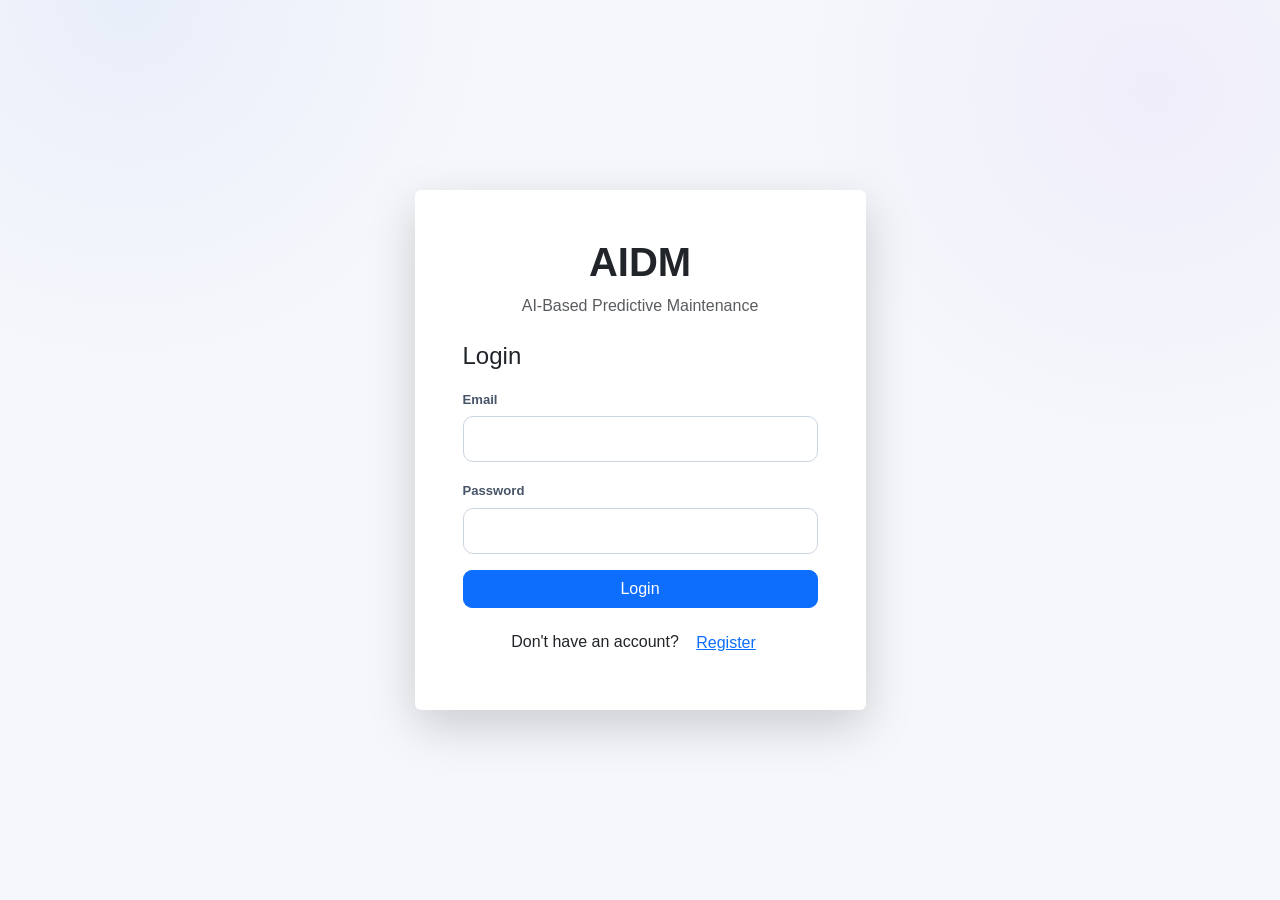
==== frontend/index.html @ ff5ab592 "Initial AIDM project commit" ====
<!DOCTYPE html>
<html lang="en">
<head>
    <meta charset="UTF-8">
    <meta name="viewport" content="width=device-width, initial-scale=1.0">

    <title>AIDM - Login</title>

    <link
        href="https://cdn.jsdelivr.net/npm/bootstrap@5.3.3/dist/css/bootstrap.min.css"
        rel="stylesheet"
    >

    <link rel="stylesheet" href="css/style.css">
</head>

<body>

<div class="container">
    <div class="row justify-content-center align-items-center min-vh-100">

        <div class="col-md-5">

            <div class="card shadow-lg border-0">

                <div class="card-body p-5">

                    <div class="text-center mb-4">

                        <h1 class="fw-bold">
                            AIDM
                        </h1>

                        <p class="text-muted">
                            AI-Based Predictive Maintenance
                        </p>

                    </div>

                    <!-- LOGIN -->

                    <div id="loginSection">

                        <h4 class="mb-3">
                            Login
                        </h4>

                        <form id="loginForm">

                            <div class="mb-3">

                                <label class="form-label">
                                    Email
                                </label>

                                <input
                                    type="email"
                                    id="loginEmail"
                                    class="form-control"
                                    required
                                >

                            </div>

                            <div class="mb-3">

                                <label class="form-label">
                                    Password
                                </label>

                                <input
                                    type="password"
                                    id="loginPassword"
                                    class="form-control"
                                    required
                                >

                            </div>

                            <button
                                type="submit"
                                class="btn btn-primary w-100"
                            >
                                Login
                            </button>

                        </form>

                        <div id="loginMessage" class="mt-3"></div>

                        <div class="text-center mt-3">

                            <span>
                                Don't have an account?
                            </span>

                            <button
                                class="btn btn-link"
                                id="showRegister"
                            >
                                Register
                            </button>

                        </div>

                    </div>


                    <!-- REGISTER -->

                    <div id="registerSection" style="display: none;">

                        <h4 class="mb-3">
                            Create Account
                        </h4>

                        <form id="registerForm">

                            <div class="mb-3">

                                <label class="form-label">
                                    Name
                                </label>

                                <input
                                    type="text"
                                    id="registerName"
                                    class="form-control"
                                    required
                                >

                            </div>

                            <div class="mb-3">

                                <label class="form-label">
                                    Email
                                </label>

                                <input
                                    type="email"
                                    id="registerEmail"
                                    class="form-control"
                                    required
                                >

                            </div>

                            <div class="mb-3">

                                <label class="form-label">
                                    Password
                                </label>

                                <input
                                    type="password"
                                    id="registerPassword"
                                    class="form-control"
                                    required
                                >

                            </div>

                            <button
                                type="submit"
                                class="btn btn-success w-100"
                            >
                                Create Account
                            </button>

                        </form>

                        <div id="registerMessage" class="mt-3"></div>

                        <div class="text-center mt-3">

                            <span>
                                Already have an account?
                            </span>

                            <button
                                class="btn btn-link"
                                id="showLogin"
                            >
                                Login
                            </button>

                        </div>

                    </div>

                </div>

            </div>

        </div>

    </div>
</div>


<script src="js/login.js"></script>

</body>
</html>
---- frontend/css/style.css ----
/* =========================================================
   AIDM — Intelligent Maintenance Dashboard
   Premium Responsive UI
   ========================================================= */


/* =========================================================
   ROOT
========================================================= */

:root {

    --bg: #f5f7fb;
    --surface: #ffffff;
    --surface-soft: #f8fafc;

    --navy: #0f172a;
    --navy-light: #1e293b;

    --blue: #2563eb;
    --blue-dark: #1d4ed8;
    --blue-soft: #eff6ff;

    --purple: #7c3aed;
    --purple-soft: #f5f3ff;

    --green: #16a34a;
    --green-soft: #f0fdf4;

    --orange: #ea580c;
    --orange-soft: #fff7ed;

    --red: #dc2626;
    --red-soft: #fef2f2;

    --text: #0f172a;
    --text-secondary: #475569;
    --text-muted: #64748b;

    --border: #e2e8f0;

    --radius: 18px;

    --shadow:
        0 8px 30px rgba(15, 23, 42, 0.06);

    --shadow-hover:
        0 14px 40px rgba(15, 23, 42, 0.10);
}


/* =========================================================
   RESET
========================================================= */

* {
    box-sizing: border-box;
}

html {
    scroll-behavior: smooth;
}

body {

    margin: 0;

    background:
        radial-gradient(
            circle at 10% 0%,
            rgba(37, 99, 235, 0.06),
            transparent 25%
        ),
        radial-gradient(
            circle at 90% 10%,
            rgba(124, 58, 237, 0.05),
            transparent 25%
        ),
        var(--bg);

    color: var(--text);

    font-family:
        Inter,
        -apple-system,
        BlinkMacSystemFont,
        "Segoe UI",
        Roboto,
        Arial,
        sans-serif;

    min-height: 100vh;
}

button,
input,
select {
    font-family: inherit;
}


/* =========================================================
   NAVBAR
========================================================= */

.aidm-navbar {

    position: sticky;

    top: 0;

    z-index: 1000;

    background:
        linear-gradient(
            135deg,
            #0b1220,
            #172554
        );

    color: white;

    border-bottom:
        1px solid rgba(255, 255, 255, 0.08);

    box-shadow:
        0 6px 25px rgba(15, 23, 42, 0.16);
}


.aidm-nav-content {

    min-height: 72px;

    display: flex;

    align-items: center;

    justify-content: space-between;
}


.aidm-brand {

    display: flex;

    align-items: center;

    gap: 12px;
}


.brand-icon {

    width: 42px;

    height: 42px;

    display: flex;

    align-items: center;

    justify-content: center;

    border-radius: 12px;

    background:
        linear-gradient(
            135deg,
            #2563eb,
            #7c3aed
        );

    box-shadow:
        0 6px 18px rgba(37, 99, 235, 0.35);

    font-size: 1.15rem;
}


.brand-name {

    font-size: 1.2rem;

    font-weight: 800;

    letter-spacing: 0.5px;
}


.brand-subtitle {

    color: #94a3b8;

    font-size: 0.68rem;

    margin-top: -2px;

    letter-spacing: 0.4px;
}


.aidm-user-area {

    display: flex;

    align-items: center;

    gap: 18px;
}


.user-info {

    display: flex;

    align-items: center;

    gap: 9px;

    font-size: 0.9rem;

    color: #e2e8f0;
}


.user-avatar {

    width: 34px;

    height: 34px;

    display: flex;

    align-items: center;

    justify-content: center;

    border-radius: 50%;

    background: rgba(255, 255, 255, 0.1);

    color: white;
}


.logout-btn {

    display: flex;

    align-items: center;

    gap: 7px;

    background: rgba(255, 255, 255, 0.07);

    color: white;

    border: 1px solid rgba(255, 255, 255, 0.14);

    border-radius: 9px;

    padding: 8px 13px;

    font-size: 0.82rem;

    cursor: pointer;

    transition: all 0.2s ease;
}


.logout-btn:hover {

    background: rgba(255, 255, 255, 0.14);

    transform: translateY(-1px);
}


/* =========================================================
   MAIN
========================================================= */

.aidm-main {

    padding-top: 38px;

    padding-bottom: 60px;
}


/* =========================================================
   HERO
========================================================= */

.dashboard-hero {

    position: relative;

    overflow: hidden;

    display: flex;

    align-items: center;

    justify-content: space-between;

    min-height: 210px;

    margin-bottom: 25px;

    padding: 42px;

    border-radius: 24px;

    background:
        linear-gradient(
            135deg,
            #0f172a 0%,
            #172554 55%,
            #312e81 100%
        );

    color: white;

    box-shadow:
        0 15px 45px rgba(15, 23, 42, 0.18);
}


.dashboard-hero::before {

    content: "";

    position: absolute;

    width: 280px;

    height: 280px;

    border-radius: 50%;

    background:
        rgba(96, 165, 250, 0.12);

    top: -120px;

    right: 100px;
}


.dashboard-hero::after {

    content: "";

    position: absolute;

    width: 180px;

    height: 180px;

    border-radius: 50%;

    background:
        rgba(167, 139, 250, 0.12);

    bottom: -100px;

    right: 300px;
}


.dashboard-hero > div {

    position: relative;

    z-index: 2;
}


.hero-eyebrow {

    display: flex;

    align-items: center;

    gap: 8px;

    font-size: 0.72rem;

    font-weight: 700;

    letter-spacing: 1.2px;

    color: #93c5fd;

    margin-bottom: 12px;
}


.status-dot {

    width: 8px;

    height: 8px;

    border-radius: 50%;

    background: #4ade80;

    box-shadow:
        0 0 0 4px rgba(74, 222, 128, 0.12);
}


.dashboard-hero h1 {

    margin: 0;

    max-width: 680px;

    font-size: clamp(2rem, 4vw, 3.1rem);

    line-height: 1.08;

    font-weight: 800;

    letter-spacing: -1.5px;
}


.dashboard-hero h1 span {

    background:
        linear-gradient(
            90deg,
            #60a5fa,
            #a78bfa
        );

    -webkit-background-clip: text;

    -webkit-text-fill-color: transparent;
}


.dashboard-hero p {

    max-width: 650px;

    margin: 15px 0 0;

    color: #cbd5e1;

    line-height: 1.7;

    font-size: 0.98rem;
}


.hero-icon {

    position: relative;

    z-index: 2;

    width: 115px;

    height: 115px;

    display: flex;

    align-items: center;

    justify-content: center;

    border-radius: 30px;

    background:
        rgba(255, 255, 255, 0.07);

    border:
        1px solid rgba(255, 255, 255, 0.12);

    backdrop-filter: blur(10px);

    font-size: 3.4rem;

    color: #bfdbfe;
}


/* =========================================================
   LOADING
========================================================= */

.aidm-loading {

    display: flex;

    align-items: center;

    gap: 10px;

    padding: 14px 17px;

    margin-bottom: 20px;

    border-radius: 12px;

    background: var(--blue-soft);

    border: 1px solid #bfdbfe;

    color: #1d4ed8;

    font-size: 0.9rem;
}


/* =========================================================
   GENERAL CARD
========================================================= */

.aidm-card {

    background: var(--surface);

    border: 1px solid var(--border);

    border-radius: var(--radius);

    box-shadow: var(--shadow);

    padding: 28px;

    margin-bottom: 22px;

    transition:
        box-shadow 0.25s ease,
        transform 0.25s ease;
}


.aidm-card:hover {

    box-shadow: var(--shadow-hover);
}


/* =========================================================
   REGISTER
========================================================= */

.register-card {

    max-width: 900px;

    margin-left: auto;

    margin-right: auto;
}


.card-header-custom {

    display: flex;

    gap: 15px;

    align-items: flex-start;

    margin-bottom: 25px;
}


.section-icon {

    width: 44px;

    height: 44px;

    flex-shrink: 0;

    display: flex;

    align-items: center;

    justify-content: center;

    border-radius: 12px;

    background: var(--blue-soft);

    color: var(--blue);

    font-size: 1.2rem;
}


.card-header-custom h3 {

    margin: 0;

    font-size: 1.2rem;

    font-weight: 750;
}


.card-header-custom p {

    margin: 5px 0 0;

    color: var(--text-muted);

    font-size: 0.9rem;
}


/* =========================================================
   FORM
========================================================= */

.form-label {

    color: var(--text-secondary);

    font-size: 0.82rem;

    font-weight: 650;

    margin-bottom: 7px;
}


.form-control,
.form-select {

    min-height: 46px;

    border:
        1px solid #cbd5e1;

    border-radius: 10px;

    padding: 10px 13px;

    color: var(--text);

    background: white;

    transition:
        border-color 0.2s ease,
        box-shadow 0.2s ease;
}


.form-control::placeholder {

    color: #94a3b8;
}


.form-control:focus,
.form-select:focus {

    border-color: var(--blue);

    box-shadow:
        0 0 0 4px rgba(37, 99, 235, 0.10);

    outline: none;
}


.primary-btn {

    display: inline-flex;

    align-items: center;

    gap: 8px;

    border: none;

    border-radius: 10px;

    padding: 11px 18px;

    color: white;

    background:
        linear-gradient(
            135deg,
            var(--blue),
            #4f46e5
        );

    font-weight: 650;

    box-shadow:
        0 6px 16px rgba(37, 99, 235, 0.22);

    cursor: pointer;

    transition: all 0.2s ease;
}


.primary-btn:hover {

    transform: translateY(-2px);

    box-shadow:
        0 9px 22px rgba(37, 99, 235, 0.30);
}


/* =========================================================
   OVERVIEW
========================================================= */

.overview-grid {

    display: grid;

    grid-template-columns:
        minmax(0, 1fr)
        minmax(0, 1fr);

    gap: 22px;

    margin-bottom: 22px;
}


.overview-grid .aidm-card {

    margin-bottom: 0;
}


/* =========================================================
   APPLIANCE CARD
========================================================= */

.appliance-card {

    background:
        linear-gradient(
            145deg,
            #ffffff,
            #f8fbff
        );
}


.card-top-row {

    display: flex;

    align-items: flex-start;

    justify-content: space-between;

    margin-bottom: 30px;
}


.small-label {

    color: #64748b;

    font-size: 0.68rem;

    font-weight: 800;

    letter-spacing: 1.1px;

    margin-bottom: 7px;
}


.appliance-card h2 {

    margin: 0;

    font-size: 1.65rem;

    font-weight: 800;

    letter-spacing: -0.5px;
}


.appliance-main-icon {

    width: 55px;

    height: 55px;

    display: flex;

    align-items: center;

    justify-content: center;

    border-radius: 16px;

    color: var(--blue);

    background: var(--blue-soft);

    font-size: 1.55rem;
}


.appliance-details {

    display: grid;

    grid-template-columns:
        repeat(3, 1fr);

    gap: 15px;

    padding-top: 18px;

    border-top:
        1px solid var(--border);
}


.appliance-details div {

    display: flex;

    flex-direction: column;

    gap: 5px;
}


.appliance-details span {

    color: var(--text-muted);

    font-size: 0.73rem;
}


.appliance-details strong {

    font-size: 0.9rem;

    font-weight: 700;

    word-break: break-word;
}


/* =========================================================
   MAINTENANCE CARD
========================================================= */

.maintenance-card {

    background:
        linear-gradient(
            145deg,
            #ffffff,
            #f8fafc
        );
}


.maintenance-heading {

    display: flex;

    align-items: flex-start;

    justify-content: space-between;

    margin-bottom: 18px;
}


.maintenance-heading h3 {

    margin: 0;

    font-size: 1.2rem;

    font-weight: 750;
}


.maintenance-icon {

    width: 46px;

    height: 46px;

    display: flex;

    align-items: center;

    justify-content: center;

    border-radius: 13px;

    background: var(--green-soft);

    color: var(--green);

    font-size: 1.25rem;
}


.maintenance-status {

    display: inline-flex;

    align-items: center;

    padding: 8px 12px;

    border-radius: 999px;

    background: var(--green-soft);

    color: var(--green);

    font-size: 0.78rem;

    font-weight: 750;

    margin-bottom: 22px;
}


.maintenance-date {

    display: flex;

    flex-direction: column;

    gap: 5px;

    padding-bottom: 17px;

    border-bottom:
        1px solid var(--border);
}


.maintenance-date span,
.maintenance-interval span {

    color: var(--text-muted);

    font-size: 0.75rem;
}


.maintenance-date strong {

    font-size: 1.45rem;

    font-weight: 800;

    letter-spacing: -0.3px;
}


.maintenance-interval {

    display: flex;

    align-items: center;

    justify-content: space-between;

    padding-top: 17px;
}


.maintenance-interval strong {

    font-size: 0.9rem;

    font-weight: 700;
}


/* =========================================================
   AGENT
========================================================= */

.agent-card {

    position: relative;

    overflow: hidden;

    padding: 0;
}


.agent-card::before {

    content: "";

    position: absolute;

    top: 0;

    left: 0;

    right: 0;

    height: 4px;

    background:
        linear-gradient(
            90deg,
            #2563eb,
            #7c3aed,
            #06b6d4
        );
}


.agent-header {

    display: flex;

    align-items: center;

    justify-content: space-between;

    gap: 25px;

    padding: 32px;
}


.agent-title-area {

    display: flex;

    gap: 16px;

    align-items: flex-start;
}


.agent-logo {

    width: 52px;

    height: 52px;

    flex-shrink: 0;

    display: flex;

    align-items: center;

    justify-content: center;

    border-radius: 15px;

    color: white;

    background:
        linear-gradient(
            135deg,
            #2563eb,
            #7c3aed
        );

    box-shadow:
        0 8px 20px rgba(37, 99, 235, 0.25);

    font-size: 1.35rem;
}


.agent-label {

    color: var(--blue);

    font-size: 0.68rem;

    font-weight: 800;

    letter-spacing: 1.1px;

    margin-bottom: 5px;
}


.agent-header h2 {

    margin: 0;

    font-size: 1.45rem;

    font-weight: 800;

    letter-spacing: -0.4px;
}


.agent-header p {

    max-width: 650px;

    margin: 7px 0 0;

    color: var(--text-muted);

    font-size: 0.88rem;

    line-height: 1.6;
}


.agent-run-btn {

    flex-shrink: 0;

    display: inline-flex;

    align-items: center;

    gap: 8px;

    border: none;

    border-radius: 11px;

    padding: 12px 18px;

    color: white;

    background: var(--navy);

    font-weight: 700;

    cursor: pointer;

    box-shadow:
        0 7px 18px rgba(15, 23, 42, 0.18);

    transition: all 0.2s ease;
}


.agent-run-btn:hover {

    background: #1e293b;

    transform: translateY(-2px);

    box-shadow:
        0 10px 23px rgba(15, 23, 42, 0.22);
}


/* =========================================================
   AGENT STATUS
========================================================= */

.agent-status {

    margin: 0 32px 25px;

    padding: 15px;

    border-radius: 13px;

    background:
        linear-gradient(
            90deg,
            #f8fafc,
            #f5f3ff
        );

    border:
        1px solid var(--border);
}


.agent-status-inner {

    display: flex;

    align-items: center;

    gap: 12px;
}


.agent-status-icon {

    width: 38px;

    height: 38px;

    display: flex;

    align-items: center;

    justify-content: center;

    border-radius: 10px;

    background: var(--purple-soft);

    color: var(--purple);
}


.agent-status strong {

    display: block;

    font-size: 0.86rem;
}


.agent-status p {

    margin: 2px 0 0;

    color: var(--text-muted);

    font-size: 0.8rem;
}


/* =========================================================
   AGENT RESULTS
========================================================= */

.agent-results {

    padding: 0 32px 32px;

    animation: agentAppear 0.35s ease;
}


@keyframes agentAppear {

    from {
        opacity: 0;
        transform: translateY(8px);
    }

    to {
        opacity: 1;
        transform: translateY(0);
    }

}


/* =========================================================
   PIPELINE
========================================================= */

.agent-pipeline {

    display: flex;

    align-items: center;

    padding: 17px;

    margin-bottom: 22px;

    border-radius: 14px;

    background: #f8fafc;

    border:
        1px solid var(--border);

    overflow-x: auto;
}


.pipeline-step {

    display: flex;

    align-items: center;

    gap: 9px;

    min-width: max-content;
}


.pipeline-icon {

    width: 34px;

    height: 34px;

    display: flex;

    align-items: center;

    justify-content: center;

    border-radius: 9px;

    background: white;

    color: var(--blue);

    border:
        1px solid #dbeafe;
}


.pipeline-step span {

    display: block;

    color: var(--text-muted);

    font-size: 0.66rem;

    text-transform: uppercase;

    letter-spacing: 0.5px;
}


.pipeline-step strong {

    display: block;

    font-size: 0.76rem;

    color: var(--text);
}


.pipeline-line {

    flex: 1;

    min-width: 25px;

    height: 1px;

    margin: 0 10px;

    background: #cbd5e1;
}


/* =========================================================
   AGENT SUMMARY
========================================================= */

.agent-summary-grid {

    display: grid;

    grid-template-columns:
        repeat(3, 1fr);

    gap: 14px;

    margin-bottom: 22px;
}


.agent-summary-card {

    padding: 18px;

    border-radius: 13px;

    background: white;

    border:
        1px solid var(--border);

    box-shadow:
        0 3px 12px rgba(15, 23, 42, 0.035);
}


.agent-summary-card span {

    display: block;

    color: var(--text-muted);

    font-size: 0.72rem;

    margin-bottom: 7px;
}


.agent-summary-card strong {

    display: block;

    font-size: 1rem;

    font-weight: 750;
}


/* =========================================================
   SELECTION
========================================================= */

.agent-selection-grid {

    display: grid;

    grid-template-columns:
        1fr 1fr;

    gap: 15px;

    margin-bottom: 18px;
}


.selection-card {

    padding: 21px;

    border-radius: 15px;

    border:
        1px solid var(--border);

    background:
        linear-gradient(
            145deg,
            #ffffff,
            #f8fafc
        );
}


.selection-heading {

    display: flex;

    align-items: center;

    gap: 11px;

    margin-bottom: 18px;
}


.selection-icon {

    width: 40px;

    height: 40px;

    display: flex;

    align-items: center;

    justify-content: center;

    border-radius: 11px;

    color: var(--blue);

    background: var(--blue-soft);
}


.clock-icon {

    color: var(--purple);

    background: var(--purple-soft);
}


.selection-heading span {

    display: block;

    color: var(--text-muted);

    font-size: 0.63rem;

    font-weight: 800;

    letter-spacing: 0.8px;
}


.selection-heading h3 {

    margin: 2px 0 0;

    font-size: 1rem;

    font-weight: 750;
}


.selection-meta {

    margin-top: 9px;

    color: var(--text-muted);

    font-size: 0.75rem;

    min-height: 18px;
}


/* =========================================================
   EXPLANATION
========================================================= */

.agent-explanation {

    display: flex;

    gap: 13px;

    padding: 20px;

    margin-bottom: 18px;

    border-radius: 14px;

    background:
        linear-gradient(
            135deg,
            #eff6ff,
            #f5f3ff
        );

    border:
        1px solid #dbeafe;
}


.explanation-icon {

    width: 39px;

    height: 39px;

    flex-shrink: 0;

    display: flex;

    align-items: center;

    justify-content: center;

    border-radius: 10px;

    color: var(--blue);

    background: white;

    box-shadow:
        0 3px 10px rgba(37, 99, 235, 0.08);
}


.explanation-title {

    font-size: 0.82rem;

    font-weight: 800;

    margin-bottom: 5px;
}


.agent-explanation p {

    margin: 0;

    color: var(--text-secondary);

    font-size: 0.86rem;

    line-height: 1.7;
}


/* =========================================================
   CONFIRMATION
========================================================= */

.booking-confirmation {

    display: flex;

    align-items: center;

    justify-content: space-between;

    gap: 20px;

    padding: 22px;

    border-radius: 15px;

    background:
        linear-gradient(
            135deg,
            #f0fdf4,
            #ecfeff
        );

    border:
        1px solid #bbf7d0;
}


.confirmation-content {

    display: flex;

    align-items: center;

    gap: 13px;
}


.confirmation-icon {

    width: 46px;

    height: 46px;

    display: flex;

    align-items: center;

    justify-content: center;

    flex-shrink: 0;

    border-radius: 12px;

    background: white;

    color: var(--green);

    font-size: 1.2rem;
}


.confirmation-label {

    color: var(--green);

    font-size: 0.63rem;

    font-weight: 800;

    letter-spacing: 1px;
}


.booking-confirmation h3 {

    margin: 3px 0;

    font-size: 1rem;

    font-weight: 800;
}


.booking-confirmation p {

    margin: 0;

    color: var(--text-muted);

    font-size: 0.78rem;
}


.confirmation-actions {

    display: flex;

    gap: 9px;

    flex-shrink: 0;
}


.confirm-btn,
.cancel-btn {

    border-radius: 9px;

    padding: 10px 15px;

    font-size: 0.82rem;

    font-weight: 700;

    cursor: pointer;

    transition: all 0.2s ease;
}


.confirm-btn {

    border: none;

    background: var(--green);

    color: white;
}


.confirm-btn:hover {

    background: #15803d;

    transform: translateY(-1px);
}


.cancel-btn {

    border:
        1px solid #cbd5e1;

    background: white;

    color: var(--text-secondary);
}


.cancel-btn:hover {

    background: #f8fafc;
}


/* =========================================================
   BOOKING RESULT
========================================================= */

.booking-result {

    animation: agentAppear 0.3s ease;
}


/* =========================================================
   SECTION HEADINGS
========================================================= */

.section-heading {

    display: flex;

    align-items: flex-start;

    gap: 14px;

    margin-bottom: 22px;
}


.section-heading-icon {

    width: 43px;

    height: 43px;

    display: flex;

    align-items: center;

    justify-content: center;

    flex-shrink: 0;

    border-radius: 12px;

    background: var(--blue-soft);

    color: var(--blue);
}


.history-icon {

    background: var(--purple-soft);

    color: var(--purple);
}


.section-heading h2 {

    margin: 0;

    font-size: 1.2rem;

    font-weight: 800;
}


.section-heading p {

    margin: 4px 0 0;

    color: var(--text-muted);

    font-size: 0.82rem;
}


/* =========================================================
   SERVICE CENTERS
========================================================= */

#serviceCenters {

    min-height: 40px;
}


.service-card {

    height: 100%;

    border-radius: 14px;

    transition:
        transform 0.2s ease,
        box-shadow 0.2s ease;
}


.service-card:hover {

    transform: translateY(-4px);

    box-shadow:
        0 12px 28px rgba(15, 23, 42, 0.09);
}


/* =========================================================
   HISTORY
========================================================= */

.history-empty {

    display: flex;

    align-items: center;

    justify-content: center;

    gap: 9px;

    min-height: 90px;

    border:
        1px dashed #cbd5e1;

    border-radius: 13px;

    color: var(--text-muted);

    font-size: 0.85rem;

    background: #f8fafc;
}


/* =========================================================
   BOOTSTRAP OVERRIDES
========================================================= */

.btn {

    border-radius: 9px;
}


.alert {

    border-radius: 12px;
}


/* =========================================================
   RESPONSIVE — TABLET
========================================================= */

@media (max-width: 900px) {

    .overview-grid {

        grid-template-columns: 1fr;
    }


    .agent-selection-grid {

        grid-template-columns: 1fr;
    }


    .booking-confirmation {

        align-items: flex-start;

        flex-direction: column;
    }


    .confirmation-actions {

        width: 100%;
    }


    .confirm-btn,
    .cancel-btn {

        flex: 1;
    }

}


/* =========================================================
   RESPONSIVE — MOBILE
========================================================= */

@media (max-width: 768px) {

    .aidm-main {

        padding-top: 20px;

        padding-bottom: 35px;
    }


    .aidm-nav-content {

        min-height: 64px;
    }


    .brand-subtitle {

        display: none;
    }


    .brand-icon {

        width: 38px;

        height: 38px;
    }


    .brand-name {

        font-size: 1.05rem;
    }


    .user-info span {

        display: none;
    }


    .logout-btn span {

        display: none;
    }


    .logout-btn {

        width: 35px;

        height: 35px;

        padding: 0;

        justify-content: center;
    }


    .dashboard-hero {

        min-height: auto;

        padding: 27px 23px;

        border-radius: 19px;
    }


    .dashboard-hero h1 {

        font-size: 2rem;

        letter-spacing: -0.8px;
    }


    .dashboard-hero p {

        font-size: 0.84rem;

        line-height: 1.6;
    }


    .hero-icon {

        display: none;
    }


    .aidm-card {

        padding: 20px;

        border-radius: 15px;
    }


    .agent-card {

        padding: 0;
    }


    .agent-header {

        align-items: flex-start;

        flex-direction: column;

        padding: 23px;
    }


    .agent-title-area {

        gap: 12px;
    }


    .agent-header h2 {

        font-size: 1.2rem;
    }


    .agent-header p {

        font-size: 0.8rem;
    }


    .agent-logo {

        width: 45px;

        height: 45px;

        font-size: 1.1rem;
    }


    .agent-run-btn {

        width: 100%;

        justify-content: center;
    }


    .agent-status {

        margin:
            0 20px 20px;
    }


    .agent-results {

        padding:
            0 20px 20px;
    }


    .agent-pipeline {

        padding: 13px;

        overflow-x: auto;

        justify-content: flex-start;
    }


    .agent-summary-grid {

        grid-template-columns: 1fr;

        gap: 9px;
    }


    .appliance-details {

        grid-template-columns: 1fr 1fr;
    }


    .maintenance-date strong {

        font-size: 1.25rem;
    }


    .confirmation-content {

        align-items: flex-start;
    }

}


/* =========================================================
   RESPONSIVE — SMALL PHONE
========================================================= */

@media (max-width: 480px) {

    .container {

        padding-left: 12px;

        padding-right: 12px;
    }


    .dashboard-hero {

        padding: 23px 19px;
    }


    .dashboard-hero h1 {

        font-size: 1.75rem;
    }


    .hero-eyebrow {

        font-size: 0.62rem;
    }


    .aidm-card {

        padding: 17px;
    }


    .agent-card {

        padding: 0;
    }


    .agent-header {

        padding: 19px;
    }


    .agent-status {

        margin:
            0 17px 17px;
    }


    .agent-results {

        padding:
            0 17px 17px;
    }


    .agent-pipeline {

        margin-left: -2px;

        margin-right: -2px;
    }


    .appliance-details {

        grid-template-columns: 1fr;
    }


    .appliance-main-icon {

        width: 45px;

        height: 45px;
    }


    .section-heading {

        gap: 10px;
    }


    .section-heading-icon {

        width: 38px;

        height: 38px;
    }


    .booking-confirmation {

        padding: 17px;
    }


    .confirmation-actions {

        flex-direction: column;

        width: 100%;
    }


    .confirm-btn,
    .cancel-btn {

        width: 100%;
    }

}


/* =========================================================
   ACCESSIBILITY
========================================================= */

button:focus-visible,
input:focus-visible,
select:focus-visible {

    outline:
        3px solid rgba(37, 99, 235, 0.22);

    outline-offset: 2px;
}


button:disabled,
select:disabled,
input:disabled {

    opacity: 0.6;

    cursor: not-allowed;
}

/* =========================================================
   ASK AIDM — RAG KNOWLEDGE ASSISTANT
========================================================= */

.ask-aidm-card {
    position: relative;
    overflow: hidden;
    padding: 0;
    background:
        linear-gradient(
            145deg,
            #ffffff 0%,
            #f8faff 55%,
            #faf8ff 100%
        );
}


/* Top gradient accent */

.ask-aidm-card::before {
    content: "";

    position: absolute;

    top: 0;
    left: 0;
    right: 0;

    height: 4px;

    background:
        linear-gradient(
            90deg,
            #2563eb,
            #7c3aed,
            #06b6d4
        );
}


/* =========================================================
   HEADER
========================================================= */

.ask-aidm-header {
    display: flex;

    align-items: center;
    justify-content: space-between;

    gap: 20px;

    padding: 28px 32px 24px;
}


.ask-aidm-title-area {
    display: flex;

    align-items: flex-start;

    gap: 15px;
}


/* AI Logo */

.ask-aidm-logo {
    width: 52px;
    height: 52px;

    flex-shrink: 0;

    display: flex;

    align-items: center;
    justify-content: center;

    border-radius: 15px;

    color: white;

    background:
        linear-gradient(
            135deg,
            #2563eb,
            #7c3aed
        );

    box-shadow:
        0 8px 22px rgba(37, 99, 235, 0.25);

    font-size: 1.35rem;
}


/* Small label */

.ask-aidm-label {
    color: var(--blue);

    font-size: 0.67rem;

    font-weight: 800;

    letter-spacing: 1.1px;

    margin-bottom: 5px;

    text-transform: uppercase;
}


/* Heading */

.ask-aidm-header h2 {
    margin: 0;

    font-size: 1.4rem;

    font-weight: 800;

    letter-spacing: -0.4px;

    color: var(--text);
}


/* Description */

.ask-aidm-header p {
    margin: 6px 0 0;

    max-width: 650px;

    color: var(--text-muted);

    font-size: 0.84rem;

    line-height: 1.6;
}


/* =========================================================
   MODEL BADGE
========================================================= */

.ask-aidm-model-badge {
    display: inline-flex;

    align-items: center;

    gap: 7px;

    flex-shrink: 0;

    padding: 9px 13px;

    border-radius: 999px;

    background: var(--purple-soft);

    border: 1px solid #ddd6fe;

    color: #6d28d9;

    font-size: 0.74rem;

    font-weight: 750;

    white-space: nowrap;
}


.ask-aidm-model-badge::before {
    content: "";

    width: 7px;
    height: 7px;

    border-radius: 50%;

    background: #8b5cf6;

    box-shadow:
        0 0 0 4px rgba(139, 92, 246, 0.10);
}


/* =========================================================
   INPUT AREA
========================================================= */

.ask-aidm-input-area {
    margin: 0 32px 32px;

    padding: 20px;

    border-radius: 15px;

    background:
        linear-gradient(
            135deg,
            #f8fafc,
            #f5f3ff
        );

    border: 1px solid var(--border);
}


.ask-aidm-input-row {
    display: flex;

    align-items: stretch;

    gap: 10px;
}


/* Question input */

.ask-aidm-input {
    flex: 1;

    min-height: 50px;

    resize: vertical;

    border:
        1px solid #cbd5e1;

    border-radius: 11px;

    padding: 13px 15px;

    background: white;

    color: var(--text);

    font-family: inherit;

    font-size: 0.9rem;

    line-height: 1.5;

    transition:
        border-color 0.2s ease,
        box-shadow 0.2s ease;
}


.ask-aidm-input::placeholder {
    color: #94a3b8;
}


.ask-aidm-input:focus {
    outline: none;

    border-color: var(--blue);

    box-shadow:
        0 0 0 4px rgba(37, 99, 235, 0.10);
}


/* =========================================================
   ASK BUTTON
========================================================= */

.ask-aidm-btn {
    display: inline-flex;

    align-items: center;
    justify-content: center;

    gap: 8px;

    min-width: 145px;

    padding: 12px 18px;

    border: none;

    border-radius: 11px;

    color: white;

    background:
        linear-gradient(
            135deg,
            #2563eb,
            #4f46e5
        );

    font-size: 0.84rem;

    font-weight: 750;

    cursor: pointer;

    box-shadow:
        0 7px 18px rgba(37, 99, 235, 0.22);

    transition:
        transform 0.2s ease,
        box-shadow 0.2s ease,
        opacity 0.2s ease;
}


.ask-aidm-btn:hover {
    transform: translateY(-2px);

    box-shadow:
        0 10px 24px rgba(37, 99, 235, 0.30);
}


.ask-aidm-btn:active {
    transform: translateY(0);
}


.ask-aidm-btn:disabled {
    opacity: 0.65;

    transform: none;

    cursor: not-allowed;
}


/* =========================================================
   KEYBOARD HINT
========================================================= */

.ask-aidm-hint {
    display: flex;

    align-items: center;

    gap: 6px;

    margin-top: 9px;

    color: var(--text-muted);

    font-size: 0.7rem;
}


.ask-aidm-hint kbd {
    padding: 2px 6px;

    border:
        1px solid #cbd5e1;

    border-bottom-width: 2px;

    border-radius: 5px;

    background: white;

    color: var(--text-secondary);

    font-size: 0.65rem;

    font-family: inherit;
}


/* =========================================================
   RESULT
========================================================= */

.ask-aidm-result {
    margin:
        0 32px 32px;

    border:
        1px solid #dbeafe;

    border-radius: 16px;

    overflow: hidden;

    background: white;

    box-shadow:
        0 6px 20px rgba(37, 99, 235, 0.07);

    animation:
        askAIDMAppear 0.35s ease;
}


@keyframes askAIDMAppear {

    from {
        opacity: 0;

        transform:
            translateY(8px);
    }

    to {
        opacity: 1;

        transform:
            translateY(0);
    }

}


/* =========================================================
   RESULT HEADER
========================================================= */

.ask-aidm-result-header {
    display: flex;

    align-items: center;

    justify-content: space-between;

    gap: 15px;

    padding: 15px 18px;

    background:
        linear-gradient(
            90deg,
            #eff6ff,
            #f5f3ff
        );

    border-bottom:
        1px solid #dbeafe;
}


.ask-aidm-result-title {
    display: flex;

    align-items: center;

    gap: 9px;

    color: var(--text);

    font-size: 0.82rem;

    font-weight: 800;
}


/* Answer icon */

.ask-aidm-answer-icon {
    width: 30px;
    height: 30px;

    display: flex;

    align-items: center;
    justify-content: center;

    border-radius: 8px;

    color: var(--blue);

    background: white;

    box-shadow:
        0 2px 8px rgba(37, 99, 235, 0.08);
}


/* =========================================================
   ANSWER CONTENT
========================================================= */

.ask-aidm-answer {
    padding: 20px;

    color: var(--text-secondary);

    font-size: 0.88rem;

    line-height: 1.75;

    white-space: pre-wrap;
}


.ask-aidm-answer strong {
    color: var(--text);

    font-weight: 750;
}


/* =========================================================
   SOURCE
========================================================= */

.ask-aidm-source {
    display: flex;

    align-items: center;

    gap: 8px;

    padding:
        12px 18px;

    background: #f8fafc;

    border-top:
        1px solid var(--border);

    color: var(--text-muted);

    font-size: 0.7rem;
}


.ask-aidm-source i {
    color: var(--purple);

    font-size: 0.85rem;
}


.ask-aidm-source strong {
    color: var(--text-secondary);

    font-weight: 700;
}


/* =========================================================
   EMPTY / DISABLED STATE
========================================================= */

.ask-aidm-disabled {
    opacity: 0.7;
}


.ask-aidm-disabled .ask-aidm-model-badge {
    background: #f1f5f9;

    border-color: #e2e8f0;

    color: var(--text-muted);
}


.ask-aidm-disabled .ask-aidm-model-badge::before {
    background: #94a3b8;

    box-shadow: none;
}


/* =========================================================
   LOADING STATE
========================================================= */

.ask-aidm-loading {
    display: inline-flex;

    align-items: center;

    gap: 8px;
}


.ask-aidm-loading .spinner-border {
    width: 15px;
    height: 15px;

    border-width: 2px;
}


/* =========================================================
   RESPONSIVE — TABLET
========================================================= */

@media (max-width: 900px) {

    .ask-aidm-header {
        align-items: flex-start;

        flex-direction: column;

        padding: 25px;
    }


    .ask-aidm-model-badge {
        align-self: flex-start;
    }


    .ask-aidm-input-area {
        margin:
            0 25px 25px;
    }


    .ask-aidm-result {
        margin:
            0 25px 25px;
    }

}


/* =========================================================
   RESPONSIVE — MOBILE
========================================================= */

@media (max-width: 768px) {

    .ask-aidm-header {
        padding: 22px;
    }


    .ask-aidm-title-area {
        gap: 12px;
    }


    .ask-aidm-logo {
        width: 45px;
        height: 45px;

        border-radius: 13px;

        font-size: 1.1rem;
    }


    .ask-aidm-header h2 {
        font-size: 1.2rem;
    }


    .ask-aidm-header p {
        font-size: 0.78rem;
    }


    .ask-aidm-input-area {
        margin:
            0 20px 20px;

        padding: 16px;
    }


    .ask-aidm-input-row {
        flex-direction: column;
    }


    .ask-aidm-btn {
        width: 100%;
    }


    .ask-aidm-result {
        margin:
            0 20px 20px;
    }


    .ask-aidm-answer {
        padding: 17px;

        font-size: 0.84rem;

        line-height: 1.7;
    }

}


/* =========================================================
   RESPONSIVE — SMALL PHONE
========================================================= */

@media (max-width: 480px) {

    .ask-aidm-header {
        padding: 19px;
    }


    .ask-aidm-input-area {
        margin:
            0 17px 17px;
    }


    .ask-aidm-result {
        margin:
            0 17px 17px;
    }


    .ask-aidm-model-badge {
        width: 100%;

        justify-content: center;
    }


    .ask-aidm-result-header {
        padding:
            13px 15px;
    }


    .ask-aidm-source {
        align-items: flex-start;

        line-height: 1.5;
    }

}
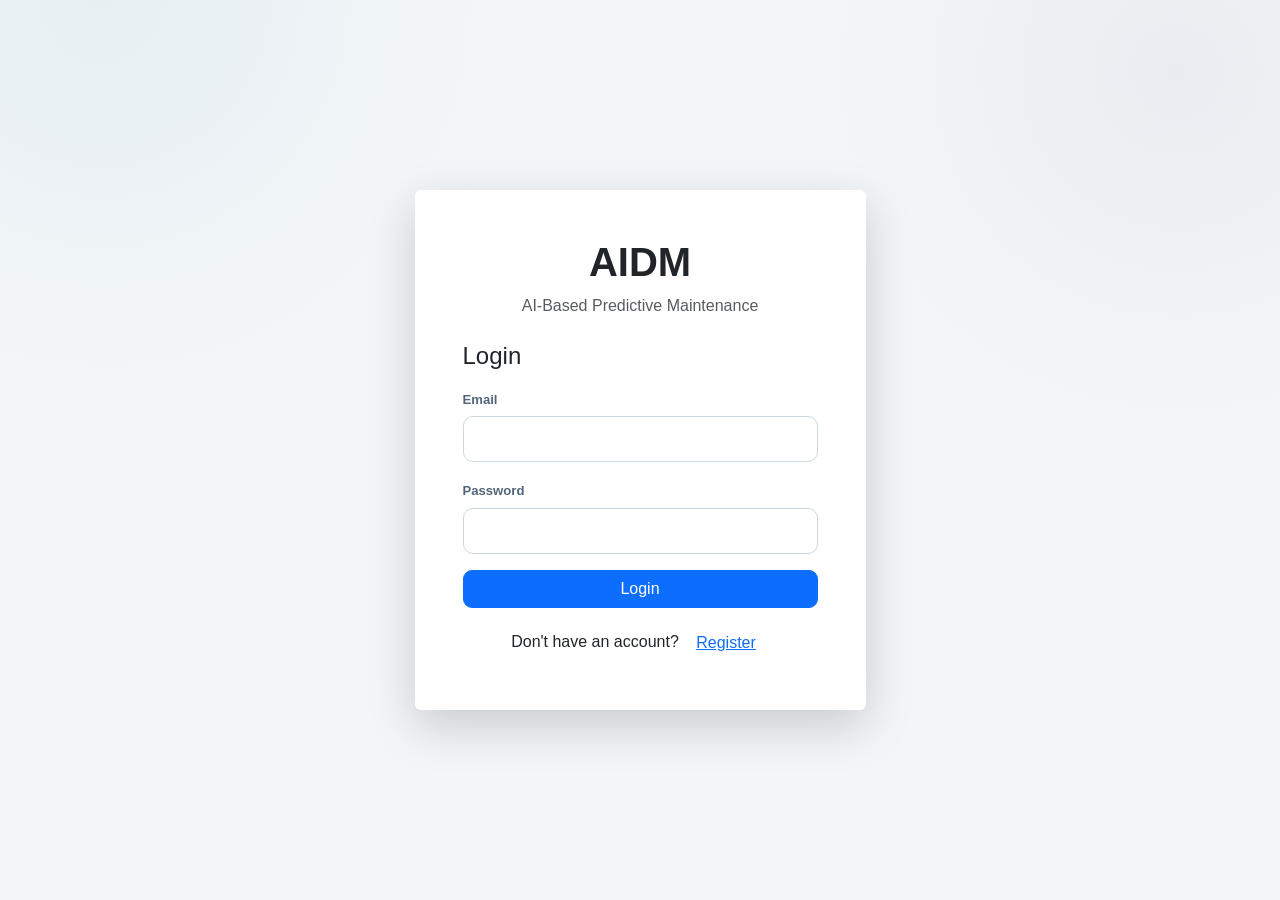
==== commit 227277f9: "Implement maintenance proposals and refresh dashboard UI" ====
--- a/frontend/index.html
+++ b/frontend/index.html
@@ -1,3 +1,4 @@
+
 <!DOCTYPE html>
 <html lang="en">
 <head>
@@ -26,30 +27,22 @@
                 <div class="card-body p-5">
 
                     <div class="text-center mb-4">
-
-                        <h1 class="fw-bold">
-                            AIDM
-                        </h1>
-
+                        <h1 class="fw-bold">AIDM</h1>
                         <p class="text-muted">
                             AI-Based Predictive Maintenance
                         </p>
-
                     </div>
 
                     <!-- LOGIN -->
 
                     <div id="loginSection">
 
-                        <h4 class="mb-3">
-                            Login
-                        </h4>
+                        <h4 class="mb-3">Login</h4>
 
                         <form id="loginForm">
 
                             <div class="mb-3">
-
-                                <label class="form-label">
+                                <label for="loginEmail" class="form-label">
                                     Email
                                 </label>
 
@@ -57,14 +50,13 @@
                                     type="email"
                                     id="loginEmail"
                                     class="form-control"
-                                    required
-                                >
-
-                            </div>
-
-                            <div class="mb-3">
-
-                                <label class="form-label">
+                                    autocomplete="email"
+                                    required
+                                >
+                            </div>
+
+                            <div class="mb-3">
+                                <label for="loginPassword" class="form-label">
                                     Password
                                 </label>
 
@@ -72,9 +64,9 @@
                                     type="password"
                                     id="loginPassword"
                                     class="form-control"
-                                    required
-                                >
-
+                                    autocomplete="current-password"
+                                    required
+                                >
                             </div>
 
                             <button
@@ -89,36 +81,29 @@
                         <div id="loginMessage" class="mt-3"></div>
 
                         <div class="text-center mt-3">
-
-                            <span>
-                                Don't have an account?
-                            </span>
-
-                            <button
+                            <span>Don't have an account?</span>
+
+                            <button
+                                type="button"
                                 class="btn btn-link"
                                 id="showRegister"
                             >
                                 Register
                             </button>
-
                         </div>
 
                     </div>
 
-
                     <!-- REGISTER -->
 
                     <div id="registerSection" style="display: none;">
 
-                        <h4 class="mb-3">
-                            Create Account
-                        </h4>
+                        <h4 class="mb-3">Create Account</h4>
 
                         <form id="registerForm">
 
                             <div class="mb-3">
-
-                                <label class="form-label">
+                                <label for="registerName" class="form-label">
                                     Name
                                 </label>
 
@@ -126,14 +111,13 @@
                                     type="text"
                                     id="registerName"
                                     class="form-control"
-                                    required
-                                >
-
-                            </div>
-
-                            <div class="mb-3">
-
-                                <label class="form-label">
+                                    autocomplete="name"
+                                    required
+                                >
+                            </div>
+
+                            <div class="mb-3">
+                                <label for="registerEmail" class="form-label">
                                     Email
                                 </label>
 
@@ -141,14 +125,13 @@
                                     type="email"
                                     id="registerEmail"
                                     class="form-control"
-                                    required
-                                >
-
-                            </div>
-
-                            <div class="mb-3">
-
-                                <label class="form-label">
+                                    autocomplete="email"
+                                    required
+                                >
+                            </div>
+
+                            <div class="mb-3">
+                                <label for="registerPassword" class="form-label">
                                     Password
                                 </label>
 
@@ -156,9 +139,30 @@
                                     type="password"
                                     id="registerPassword"
                                     class="form-control"
-                                    required
-                                >
-
+                                    autocomplete="new-password"
+                                    required
+                                >
+                            </div>
+
+                            <div class="mb-3">
+                                <label for="registerLocation" class="form-label">
+                                    Your locality / area
+                                </label>
+
+                                <input
+                                    type="text"
+                                    id="registerLocation"
+                                    class="form-control"
+                                    placeholder="e.g. Lohegaon, Pune"
+                                    autocomplete="address-level3"
+                                    maxlength="100"
+                                    required
+                                >
+
+                                <div class="form-text">
+                                    Used to find nearby service centers for
+                                    your KENT purifier.
+                                </div>
                             </div>
 
                             <button
@@ -173,18 +177,15 @@
                         <div id="registerMessage" class="mt-3"></div>
 
                         <div class="text-center mt-3">
-
-                            <span>
-                                Already have an account?
-                            </span>
-
-                            <button
+                            <span>Already have an account?</span>
+
+                            <button
+                                type="button"
                                 class="btn btn-link"
                                 id="showLogin"
                             >
                                 Login
                             </button>
-
                         </div>
 
                     </div>
@@ -198,8 +199,7 @@
     </div>
 </div>
 
-
 <script src="js/login.js"></script>
 
 </body>
-</html>+</html>
--- a/frontend/css/style.css
+++ b/frontend/css/style.css
@@ -3054,4 +3054,326 @@
         line-height: 1.5;
     }
 
+}
+
+/* =========================================================
+   AIDM — Intelligent Maintenance Dashboard
+   Premium Responsive UI | Navy + Teal
+   ========================================================= */
+
+/* ROOT */
+:root {
+    --bg: #f3f6f9;
+    --surface: #ffffff;
+    --surface-soft: #f7fafc;
+
+    --navy: #102a43;
+    --navy-light: #243f57;
+
+    --blue: #087f8c;
+    --blue-dark: #066570;
+    --blue-soft: #e7f5f5;
+
+    --purple: #536b82;
+    --purple-soft: #edf2f7;
+
+    --green: #168568;
+    --green-soft: #e8f6f0;
+
+    --orange: #b7791f;
+    --orange-soft: #fff5df;
+
+    --red: #c2414b;
+    --red-soft: #fff0f0;
+
+    --text: #172b3a;
+    --text-secondary: #526579;
+    --text-muted: #718397;
+
+    --border: #dce5ec;
+
+    --radius: 16px;
+    --shadow: 0 5px 20px rgba(16, 42, 67, 0.055);
+    --shadow-hover: 0 12px 28px rgba(16, 42, 67, 0.10);
+}
+
+/* PAGE */
+body {
+    background:
+        radial-gradient(
+            circle at 8% 0%,
+            rgba(8, 127, 140, 0.055),
+            transparent 27%
+        ),
+        radial-gradient(
+            circle at 92% 8%,
+            rgba(16, 42, 67, 0.045),
+            transparent 25%
+        ),
+        var(--bg);
+    color: var(--text);
+}
+
+/* NAVBAR AND BRANDING */
+.aidm-navbar {
+    background: linear-gradient(135deg, #102a43, #163e59);
+    border-bottom: 1px solid rgba(255, 255, 255, 0.09);
+    box-shadow: 0 6px 25px rgba(16, 42, 67, 0.16);
+}
+
+.brand-icon,
+.agent-logo,
+.ask-aidm-logo {
+    background: linear-gradient(135deg, #087f8c, #18a999);
+    box-shadow: 0 6px 18px rgba(8, 127, 140, 0.24);
+}
+
+/* HERO */
+.dashboard-hero {
+    background: linear-gradient(
+        135deg,
+        #102a43 0%,
+        #164e63 65%,
+        #087f8c 100%
+    );
+    box-shadow: 0 15px 40px rgba(16, 42, 67, 0.16);
+}
+
+.dashboard-hero::before {
+    background: rgba(94, 234, 212, 0.10);
+}
+
+.dashboard-hero::after {
+    background: rgba(255, 255, 255, 0.07);
+}
+
+.hero-eyebrow,
+.hero-icon {
+    color: #99f6e4;
+}
+
+.dashboard-hero h1 span {
+    background: linear-gradient(90deg, #5eead4, #99f6e4);
+    -webkit-background-clip: text;
+    background-clip: text;
+    -webkit-text-fill-color: transparent;
+}
+
+/* LOADING */
+.aidm-loading {
+    background: var(--blue-soft);
+    border-color: #b9e4e3;
+    color: var(--blue-dark);
+}
+
+/* CARDS */
+.aidm-card {
+    border-color: var(--border);
+    box-shadow: var(--shadow);
+}
+
+.aidm-card:hover {
+    box-shadow: var(--shadow-hover);
+}
+
+.appliance-card,
+.maintenance-card {
+    background: linear-gradient(145deg, #ffffff, #f7fafc);
+}
+
+.service-card {
+    border: 1px solid var(--border);
+    background: var(--surface);
+    box-shadow: var(--shadow);
+    transition: box-shadow 0.2s ease, transform 0.2s ease;
+}
+
+.service-card:hover {
+    box-shadow: var(--shadow-hover);
+    transform: translateY(-2px);
+}
+
+/* SECTION ICONS */
+.section-icon,
+.section-heading-icon,
+.appliance-main-icon,
+.selection-icon,
+.pipeline-icon {
+    background: var(--blue-soft);
+    color: var(--blue);
+}
+
+.history-icon {
+    background: var(--purple-soft);
+    color: var(--navy-light);
+}
+
+/* FORMS */
+.form-control,
+.form-select,
+.ask-aidm-input {
+    border-color: #cbd8e2;
+}
+
+.form-control:focus,
+.form-select:focus,
+.ask-aidm-input:focus {
+    border-color: var(--blue);
+    box-shadow: 0 0 0 4px rgba(8, 127, 140, 0.12);
+}
+
+/* BUTTONS */
+.primary-btn,
+.ask-aidm-btn {
+    background: linear-gradient(135deg, #087f8c, #066570);
+    box-shadow: 0 6px 16px rgba(8, 127, 140, 0.20);
+}
+
+.primary-btn:hover,
+.ask-aidm-btn:hover {
+    box-shadow: 0 9px 22px rgba(8, 127, 140, 0.27);
+}
+
+.agent-run-btn {
+    background: #243f57;
+}
+
+.confirm-btn {
+    background: #116b54;
+}
+
+/* AGENT WORKFLOW */
+.agent-card::before,
+.ask-aidm-card::before {
+    background: linear-gradient(90deg, #102a43, #087f8c, #5eead4);
+}
+
+.agent-label,
+.ask-aidm-label {
+    color: var(--blue);
+}
+
+.agent-status {
+    background: linear-gradient(90deg, #f7fafc, #edf7f7);
+}
+
+.agent-status-icon {
+    background: var(--purple-soft);
+    color: var(--navy-light);
+}
+
+.agent-pipeline {
+    background: #f7fafc;
+}
+
+.agent-summary-card {
+    border-color: var(--border);
+}
+
+.agent-explanation {
+    background: linear-gradient(135deg, #eaf6f7, #f5f8fb);
+    border-color: #d1e8e8;
+}
+
+.explanation-icon {
+    color: var(--blue);
+}
+
+/* MAINTENANCE AND BOOKING */
+.maintenance-icon,
+.maintenance-status {
+    background: var(--green-soft);
+    color: var(--green);
+}
+
+.booking-confirmation {
+    background: linear-gradient(135deg, #e8f6f0, #edf8f7);
+    border-color: #bfe6d8;
+}
+
+.confirmation-icon,
+.confirmation-label {
+    color: var(--green);
+}
+
+/* ASK AIDM */
+.ask-aidm-card {
+    background: linear-gradient(145deg, #ffffff, #f7fbfc);
+}
+
+.ask-aidm-model-badge {
+    background: var(--blue-soft);
+    border-color: #c9e7e7;
+    color: var(--blue-dark);
+}
+
+.ask-aidm-model-badge::before {
+    background: #18a999;
+    box-shadow: 0 0 0 4px rgba(24, 169, 153, 0.12);
+}
+
+.ask-aidm-input-area {
+    background: linear-gradient(135deg, #f7fafc, #edf7f7);
+}
+
+.ask-aidm-result {
+    border-color: #d1e8e8;
+    box-shadow: 0 6px 20px rgba(8, 127, 140, 0.06);
+}
+
+.ask-aidm-result-header {
+    background: linear-gradient(90deg, #eaf6f7, #f5f8fb);
+    border-bottom-color: #d1e8e8;
+}
+
+.ask-aidm-answer-icon,
+.ask-aidm-source i {
+    color: var(--blue);
+}
+
+.ask-aidm-source {
+    background: #f7fafc;
+}
+
+/* EMPTY STATES AND FEEDBACK */
+.history-empty {
+    border-color: var(--border);
+    background: #f7fafc;
+}
+
+.alert {
+    border-radius: 12px;
+}
+
+/* ACCESSIBILITY: VISIBLE KEYBOARD FOCUS */
+button:focus-visible,
+input:focus-visible,
+select:focus-visible,
+textarea:focus-visible,
+a:focus-visible {
+    outline: 3px solid rgba(8, 127, 140, 0.65);
+    outline-offset: 2px;
+}
+
+/* RESPONSIVE */
+@media (max-width: 768px) {
+    .dashboard-hero {
+        background: linear-gradient(135deg, #102a43, #087f8c);
+    }
+
+    .aidm-nav-content {
+        gap: 12px;
+    }
+}
+
+/* REDUCED MOTION */
+@media (prefers-reduced-motion: reduce) {
+    *,
+    *::before,
+    *::after {
+        scroll-behavior: auto !important;
+        animation-duration: 0.01ms !important;
+        animation-iteration-count: 1 !important;
+        transition-duration: 0.01ms !important;
+    }s
 }
